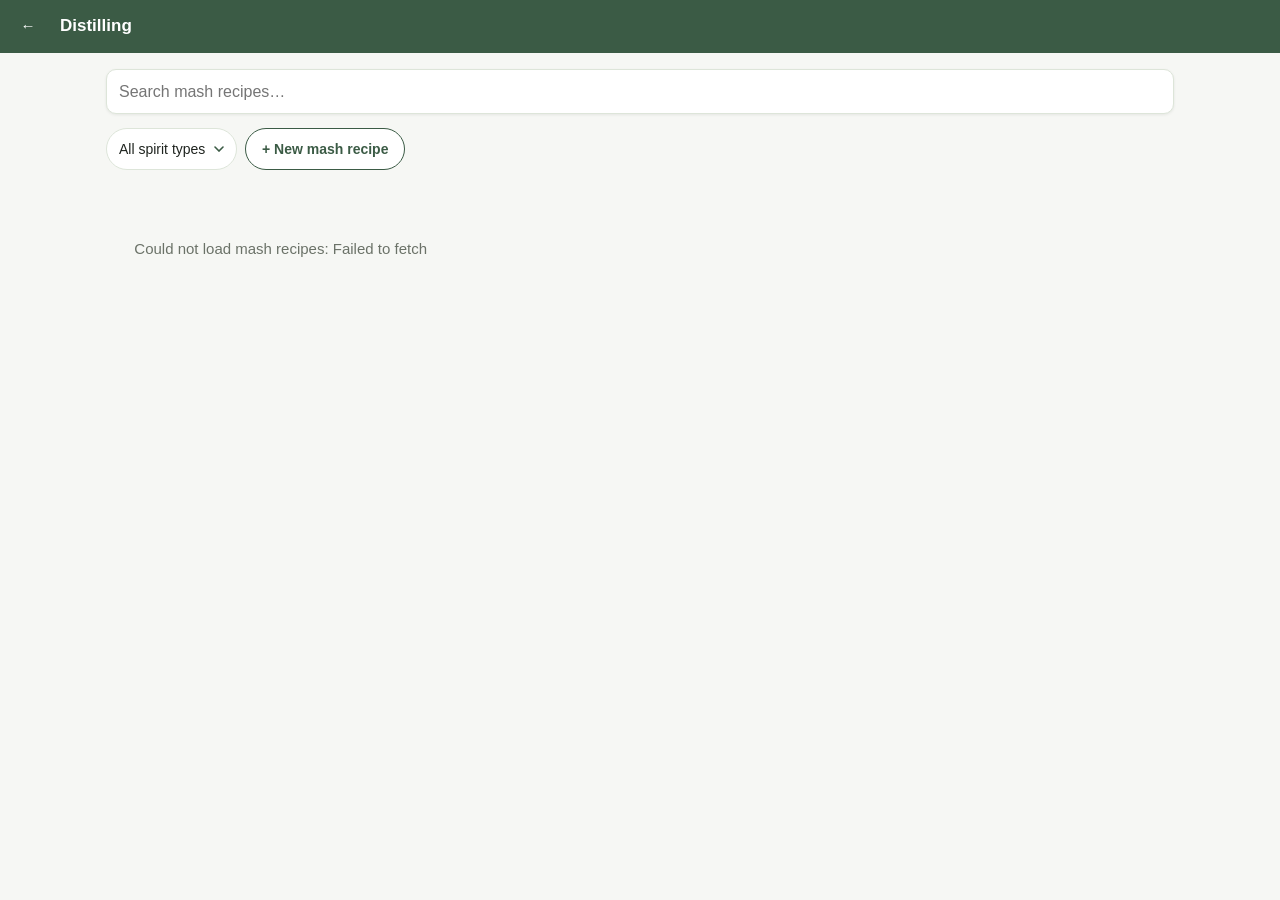
==== distilling.html @ 22fb6957 "Distilling module: mash recipes, run log, gravity log, Tilt import; make mode; rename to Production " ====
<!-- v1.3.0 (2026-07-06): Distilling module — mash/ferment recipe list. Full history: CHANGELOG.md -->
<!DOCTYPE html>
<html lang="en">
<head>
<meta charset="UTF-8">
<title>Distilling — Sturgeon Spirits</title>
<meta name="viewport" content="width=device-width, initial-scale=1, viewport-fit=cover">
<meta name="theme-color" content="#3B5B45">
<link rel="icon" type="image/svg+xml" href="icons/icon.svg">
<link rel="icon" type="image/png" sizes="32x32" href="icons/favicon-32.png">
<link rel="icon" type="image/png" sizes="16x16" href="icons/favicon-16.png">
<link rel="apple-touch-icon" sizes="180x180" href="icons/apple-touch-icon.png">
<link rel="manifest" href="icons/site.webmanifest">
<link rel="stylesheet" href="styles.css">
</head>
<body>
<header class="top">
  <a href="index.html" class="back" aria-label="Back to product recipes">&larr;</a>
  <h1>Distilling</h1>
</header>
<main>
  <div id="demo-banner" class="demo-banner" style="display:none">
    Demo mode — read-only. Add your Apps Script URL to <code>js/config.js</code> to enable editing.
  </div>

  <div class="search-bar">
    <input type="text" id="search" placeholder="Search mash recipes…" autocomplete="off">
  </div>

  <div class="filters">
    <select id="type-filter"><option value="">All spirit types</option></select>
    <button class="secondary" id="new-mash">+ New mash recipe</button>
  </div>

  <div id="result-count" class="result-count"></div>

  <div id="mash-rows" class="recipe-list">
    <div class="empty-state">Loading…</div>
  </div>
</main>
<script src="js/config.js"></script>
<script src="js/api.js"></script>
<script src="js/abv.js"></script>
<script src="js/distill.js"></script>
<script src="js/distilling-app.js"></script>
</body>
</html>
---- styles.css ----
/* Sturgeon Spirits — mobile-first design system */
:root {
  --accent: #3B5B45;
  --accent-dark: #2e4736;
  --accent-light: #e9efe7;
  --accent-lighter: #f3f7f1;
  --border: #dde5d9;
  --text: #1f241f;
  --muted: #6b7268;
  --bg: #f6f7f4;
  --card: #ffffff;
  --danger: #a12222;
  --ok: #1c6b2f;
  --temp: #c9702a;
  --radius: 14px;
  --shadow: 0 1px 3px rgba(31, 36, 31, 0.08);
}
* { box-sizing: border-box; }
html { -webkit-text-size-adjust: 100%; }
body {
  font-family: -apple-system, BlinkMacSystemFont, "Segoe UI", Roboto, Helvetica, Arial, sans-serif;
  color: var(--text);
  background: var(--bg);
  margin: 0;
  line-height: 1.45;
}

/* ---------- Header ---------- */
header.top {
  background: var(--accent);
  color: #fff;
  padding: 14px 16px;
  padding-top: max(14px, env(safe-area-inset-top));
  display: flex;
  align-items: center;
  gap: 12px;
  position: sticky;
  top: 0;
  z-index: 50;
}
header.top h1 {
  font-size: 17px;
  margin: 0;
  font-weight: 650;
  overflow: hidden;
  text-overflow: ellipsis;
  white-space: nowrap;
  flex: 1;
}
header.top a.back {
  color: #fff;
  text-decoration: none;
  font-size: 15px;
  display: flex;
  align-items: center;
  justify-content: center;
  min-width: 40px;
  min-height: 40px;
  margin: -8px 0 -8px -8px;
  border-radius: 10px;
}
header.top a.back:active { background: rgba(255,255,255,0.15); }

main {
  max-width: 1100px;
  margin: 0 auto;
  padding: 16px;
  padding-bottom: 40px;
}

.demo-banner {
  background: #fff7dd;
  border: 1px solid #f0dfa0;
  color: #6b5200;
  padding: 10px 14px;
  border-radius: 10px;
  margin-bottom: 14px;
  font-size: 13px;
}

/* ---------- Inputs & buttons ---------- */
input[type=text], input[type=number], select, textarea {
  font: inherit;
  font-size: 16px; /* prevents iOS zoom-on-focus */
  padding: 10px 12px;
  border: 1.5px solid var(--border);
  border-radius: 10px;
  background: #fff;
  color: var(--text);
  width: 100%;
  min-height: 44px;
}
input:focus, select:focus, textarea:focus {
  outline: none;
  border-color: var(--accent);
  box-shadow: 0 0 0 3px rgba(59, 91, 69, 0.15);
}
textarea { resize: vertical; }
label {
  font-size: 12px;
  font-weight: 600;
  color: var(--muted);
  display: block;
  margin-bottom: 5px;
  text-transform: uppercase;
  letter-spacing: 0.03em;
}
.field { margin-bottom: 14px; }

button {
  font: inherit;
  font-size: 15px;
  font-weight: 600;
  background: var(--accent);
  color: #fff;
  border: none;
  padding: 10px 16px;
  min-height: 44px;
  border-radius: 10px;
  cursor: pointer;
  -webkit-tap-highlight-color: transparent;
}
button:active { background: var(--accent-dark); }
button.secondary {
  background: #fff;
  color: var(--accent);
  border: 1.5px solid var(--accent);
}
button.secondary:active { background: var(--accent-light); }
button.ghost {
  background: transparent;
  color: var(--muted);
  border: none;
  min-height: 40px;
}

/* ---------- List page ---------- */
.search-bar {
  position: sticky;
  top: calc(58px + env(safe-area-inset-top));
  z-index: 40;
  background: var(--bg);
  padding: 4px 0 10px;
  margin: -4px 0 4px;
}
.search-bar input { box-shadow: var(--shadow); }
.filters {
  display: flex;
  gap: 8px;
  overflow-x: auto;
  -webkit-overflow-scrolling: touch;
  padding-bottom: 10px;
  margin-bottom: 6px;
  scrollbar-width: none;
}
.filters::-webkit-scrollbar { display: none; }
.filters select {
  width: auto;
  flex-shrink: 0;
  min-height: 40px;
  padding: 8px 30px 8px 12px;
  font-size: 14px;
  border-radius: 999px;
  appearance: none;
  -webkit-appearance: none;
  background: #fff url("data:image/svg+xml,%3Csvg xmlns='http://www.w3.org/2000/svg' width='10' height='6' viewBox='0 0 10 6'%3E%3Cpath d='M1 1l4 4 4-4' stroke='%233B5B45' stroke-width='1.6' fill='none' stroke-linecap='round'/%3E%3C/svg%3E") no-repeat right 12px center;
}
.filters button { flex-shrink: 0; min-height: 40px; font-size: 14px; border-radius: 999px; }
.result-count { color: var(--muted); font-size: 13px; margin: 2px 2px 10px; }

.recipe-list {
  display: grid;
  gap: 10px;
  grid-template-columns: 1fr;
}
@media (min-width: 700px)  { .recipe-list { grid-template-columns: 1fr 1fr; } }
@media (min-width: 1000px) { .recipe-list { grid-template-columns: 1fr 1fr 1fr; } }

a.recipe-card {
  display: block;
  background: var(--card);
  border: 1px solid var(--border);
  border-radius: var(--radius);
  padding: 14px 16px;
  text-decoration: none;
  color: var(--text);
  box-shadow: var(--shadow);
}
a.recipe-card:active { background: var(--accent-lighter); }
@media (hover: hover) {
  a.recipe-card:hover { border-color: var(--accent); }
}
.recipe-card .name {
  font-weight: 650;
  font-size: 16px;
  margin-bottom: 6px;
  display: flex;
  align-items: baseline;
  justify-content: space-between;
  gap: 8px;
}
.recipe-card .meta-row {
  display: flex;
  flex-wrap: wrap;
  gap: 6px;
  align-items: center;
}
.recipe-card .ttb-row {
  margin-top: 8px;
  font-size: 12.5px;
  color: var(--muted);
  display: flex;
  flex-wrap: wrap;
  gap: 4px 14px;
}

.category-pill {
  display: inline-block;
  background: var(--accent-light);
  color: var(--accent);
  border-radius: 999px;
  padding: 3px 10px;
  font-size: 12px;
  font-weight: 600;
  white-space: nowrap;
}
.abv-badge {
  display: inline-block;
  background: var(--accent);
  color: #fff;
  border-radius: 8px;
  padding: 2px 8px;
  font-size: 12.5px;
  font-weight: 700;
  white-space: nowrap;
}
.tag-empty {
  font-size: 12px;
  color: var(--muted);
  font-style: italic;
}
.ttb-status.approved { color: var(--ok); font-weight: 600; }
.ttb-status.rejected, .ttb-status.needs-correction { color: var(--danger); font-weight: 600; }

.empty-state {
  text-align: center;
  color: var(--muted);
  padding: 48px 16px;
  font-size: 15px;
}

/* ---------- Cards / sections ---------- */
.card {
  background: var(--card);
  border: 1px solid var(--border);
  border-radius: var(--radius);
  padding: 16px;
  margin-bottom: 14px;
  box-shadow: var(--shadow);
}
.card h2 { margin: 0 0 12px; font-size: 17px; }
.grid-2 { display: grid; grid-template-columns: 1fr; gap: 0 20px; }
@media (min-width: 720px) { .grid-2 { grid-template-columns: 1fr 1fr; } }

/* Collapsible sections */
details.section {
  background: var(--card);
  border: 1px solid var(--border);
  border-radius: var(--radius);
  margin-bottom: 14px;
  box-shadow: var(--shadow);
}
details.section > summary {
  list-style: none;
  cursor: pointer;
  padding: 15px 16px;
  font-weight: 650;
  font-size: 16px;
  display: flex;
  align-items: center;
  justify-content: space-between;
  -webkit-tap-highlight-color: transparent;
}
details.section > summary::-webkit-details-marker { display: none; }
details.section > summary::after {
  content: "";
  width: 9px; height: 9px;
  border-right: 2px solid var(--muted);
  border-bottom: 2px solid var(--muted);
  transform: rotate(45deg);
  transition: transform 0.15s;
  flex-shrink: 0;
  margin-left: 10px;
}
details.section[open] > summary::after { transform: rotate(-135deg); margin-top: 6px; }
details.section > .section-body { padding: 0 16px 16px; }

/* ---------- ABV hero ---------- */
.abv-hero {
  display: flex;
  align-items: center;
  justify-content: space-between;
  gap: 16px;
  background: var(--accent);
  color: #fff;
  border-radius: var(--radius);
  padding: 16px;
  margin-bottom: 14px;
}
.abv-hero .label { font-size: 12px; font-weight: 600; text-transform: uppercase; letter-spacing: 0.05em; opacity: 0.85; }
.abv-hero .value { font-size: 38px; font-weight: 750; line-height: 1.1; font-variant-numeric: tabular-nums; }
.abv-hero .batch {
  display: flex;
  gap: 8px;
  align-items: center;
  flex: 1;
  max-width: 260px;
}
.abv-hero .batch input {
  border: none;
  min-height: 44px;
  text-align: center;
  font-weight: 600;
}
.abv-warning { color: #6b5200; font-size: 13px; margin: -6px 0 12px; }

/* ---------- Ingredient cards ---------- */
.ing-list { display: grid; gap: 10px; }
.ing-card {
  border: 1.5px solid var(--border);
  border-radius: 12px;
  padding: 12px;
  display: grid;
  grid-template-columns: 1fr 1fr 1fr auto;
  gap: 10px;
  align-items: end;
  background: var(--accent-lighter);
}
.ing-card .ing-name { grid-column: 1 / -1; display: flex; gap: 8px; align-items: center; }
.ing-card .ing-name input { font-weight: 600; }
.ing-card .mini label { margin-bottom: 3px; font-size: 11px; }
.ing-card input { background: #fff; }
.btn-remove {
  background: transparent;
  border: none;
  color: var(--muted);
  font-size: 20px;
  min-width: 44px;
  min-height: 44px;
  padding: 0;
  border-radius: 10px;
  flex-shrink: 0;
}
.btn-remove:active { background: #f3d9d9; color: var(--danger); }

/* Alcohol toggle chip */
.alc-toggle {
  display: inline-flex;
  align-items: center;
  gap: 8px;
  min-height: 44px;
  padding: 0 14px;
  border-radius: 10px;
  border: 1.5px solid var(--border);
  background: #fff;
  font-size: 14px;
  font-weight: 600;
  color: var(--muted);
  cursor: pointer;
  user-select: none;
  -webkit-tap-highlight-color: transparent;
  text-transform: none;
  letter-spacing: 0;
  margin: 0;
}
.alc-toggle input { display: none; }
.alc-toggle .dot {
  width: 18px; height: 18px;
  border-radius: 50%;
  border: 2px solid var(--border);
  flex-shrink: 0;
}
.alc-toggle:has(input:checked) {
  border-color: var(--accent);
  color: var(--accent);
  background: var(--accent-light);
}
.alc-toggle:has(input:checked) .dot {
  border-color: var(--accent);
  background: var(--accent);
  box-shadow: inset 0 0 0 3px var(--accent-light);
}
.ing-abv-field.disabled { opacity: 0.35; pointer-events: none; }

.btn-add {
  width: 100%;
  background: #fff;
  color: var(--accent);
  border: 1.5px dashed var(--accent);
  margin-top: 12px;
}
.btn-add:active { background: var(--accent-light); }

/* ---------- Delete recipe ---------- */
.btn-danger {
  background: #fff;
  color: var(--danger);
  border: 1.5px solid var(--danger);
}
.btn-danger:active { background: #a12222; color: #fff; }
.danger-section > summary { color: var(--danger); }
.delete-confirm {
  margin-top: 12px;
  padding: 12px;
  border: 1.5px solid var(--danger);
  border-radius: 10px;
  background: #fdf4f4;
}
.delete-confirm-text { margin: 0 0 12px; font-size: 14px; }
.delete-confirm-actions { display: flex; gap: 8px; flex-wrap: wrap; }
.delete-confirm-actions button { flex: 1 1 auto; }

/* ---------- Scale tools ---------- */
.tool-row { display: flex; gap: 8px; align-items: flex-end; flex-wrap: wrap; }
.tool-row .grow { flex: 1 1 90px; }
.tool-row button { flex-shrink: 0; }
.hint { color: var(--muted); font-size: 13px; margin: 10px 0 0; }
.tool-divider {
  display: flex; align-items: center; gap: 10px;
  color: var(--muted); font-size: 12px; font-weight: 600;
  margin: 16px 0;
  text-transform: uppercase; letter-spacing: 0.05em;
}
.tool-divider::before, .tool-divider::after { content: ""; flex: 1; height: 1px; background: var(--border); }

/* ---------- Sticky action bar (detail page) ---------- */
.action-bar {
  position: fixed;
  left: 0; right: 0; bottom: 0;
  background: rgba(255,255,255,0.96);
  backdrop-filter: blur(8px);
  border-top: 1px solid var(--border);
  padding: 10px 16px;
  padding-bottom: max(10px, env(safe-area-inset-bottom));
  display: flex;
  gap: 10px;
  z-index: 60;
}
.action-bar .bar-inner {
  display: flex; gap: 10px; width: 100%;
  max-width: 1100px; margin: 0 auto;
}
.action-bar #save-btn { flex: 1; font-size: 16px; min-height: 48px; }
.export-menu { position: relative; }
.export-menu > summary {
  list-style: none;
  cursor: pointer;
  display: flex; align-items: center; justify-content: center;
  min-height: 48px; padding: 0 18px;
  border-radius: 10px;
  border: 1.5px solid var(--accent);
  color: var(--accent);
  font-weight: 600; font-size: 15px;
  background: #fff;
  -webkit-tap-highlight-color: transparent;
}
.export-menu > summary::-webkit-details-marker { display: none; }
.export-menu[open] > summary { background: var(--accent-light); }
.export-menu .menu {
  position: absolute;
  bottom: calc(100% + 8px);
  right: 0;
  background: #fff;
  border: 1px solid var(--border);
  border-radius: 12px;
  box-shadow: 0 6px 24px rgba(0,0,0,0.14);
  min-width: 170px;
  overflow: hidden;
}
.export-menu .menu button {
  display: block; width: 100%;
  background: none; color: var(--text);
  border: none; border-radius: 0;
  text-align: left; padding: 13px 16px;
  font-weight: 500;
}
.export-menu .menu button:active { background: var(--accent-light); }
.export-menu .menu button + button { border-top: 1px solid var(--border); }

body.has-action-bar main { padding-bottom: 96px; }

/* ---------- Misc ---------- */
.muted { color: var(--muted); font-size: 13px; }
.toast {
  position: fixed;
  bottom: calc(84px + env(safe-area-inset-bottom));
  left: 50%;
  transform: translateX(-50%);
  background: var(--accent-dark);
  color: #fff;
  padding: 12px 20px;
  border-radius: 999px;
  box-shadow: 0 4px 16px rgba(0,0,0,0.25);
  font-size: 14px;
  font-weight: 600;
  z-index: 999;
  max-width: calc(100vw - 32px);
}

/* ---------- Header "Make" action button ---------- */
.header-action {
  background: rgba(255,255,255,0.16);
  color: #fff;
  border: none;
  font-size: 14px;
  font-weight: 650;
  min-height: 40px;
  padding: 0 16px;
  border-radius: 999px;
  flex-shrink: 0;
  white-space: nowrap;
}
.header-action:active { background: rgba(255,255,255,0.28); }

/* ================= Make mode (production view) ================= */
.make-mode {
  position: fixed;
  inset: 0;
  z-index: 100;
  background: var(--bg);
  display: flex;
  flex-direction: column;
}
.make-mode[hidden] { display: none; }

.make-top {
  background: var(--accent);
  color: #fff;
  display: flex;
  align-items: center;
  gap: 12px;
  padding: 16px 18px;
  padding-top: max(16px, env(safe-area-inset-top));
  flex-shrink: 0;
}
.make-top h1 {
  margin: 0;
  flex: 1;
  font-size: 22px;
  font-weight: 750;
  overflow: hidden;
  text-overflow: ellipsis;
  white-space: nowrap;
}
.make-done {
  background: #fff;
  color: var(--accent);
  font-weight: 700;
  font-size: 16px;
  min-height: 46px;
  padding: 0 22px;
  border-radius: 999px;
  flex-shrink: 0;
}
.make-done:active { background: var(--accent-light); }

.make-scroll {
  flex: 1;
  overflow-y: auto;
  -webkit-overflow-scrolling: touch;
  padding: 16px;
  padding-bottom: max(28px, env(safe-area-inset-bottom));
  max-width: 900px;
  width: 100%;
  margin: 0 auto;
}

/* Hero: ABV + batch */
.make-hero {
  display: flex;
  gap: 12px;
  margin-bottom: 14px;
}
.make-hero > div {
  flex: 1;
  background: var(--card);
  border: 1px solid var(--border);
  border-radius: var(--radius);
  padding: 14px 16px;
  box-shadow: var(--shadow);
}
.make-abv { background: var(--accent) !important; border-color: var(--accent) !important; color: #fff; }
.make-hero-label {
  display: block;
  font-size: 13px;
  font-weight: 700;
  text-transform: uppercase;
  letter-spacing: 0.05em;
  opacity: 0.8;
  margin-bottom: 4px;
}
.make-hero-value {
  display: block;
  font-size: 34px;
  font-weight: 800;
  line-height: 1.05;
  font-variant-numeric: tabular-nums;
}

/* Scaler */
.make-scaler {
  display: flex;
  align-items: center;
  flex-wrap: wrap;
  gap: 10px;
  margin-bottom: 16px;
}
.make-scaler-label {
  font-size: 15px;
  font-weight: 700;
  color: var(--muted);
  text-transform: uppercase;
  letter-spacing: 0.04em;
}
.make-scaler-btns { display: flex; gap: 8px; }
.make-scaler-btns button {
  background: #fff;
  color: var(--accent);
  border: 1.5px solid var(--border);
  font-size: 17px;
  font-weight: 700;
  min-width: 58px;
  min-height: 50px;
  padding: 0 10px;
}
.make-scaler-btns button.active {
  background: var(--accent);
  color: #fff;
  border-color: var(--accent);
}
.make-scaler #make-mult-input {
  max-width: 120px;
  min-height: 50px;
  font-size: 17px;
  font-weight: 700;
  text-align: center;
}

/* Progress row */
.make-progress {
  display: flex;
  align-items: center;
  justify-content: space-between;
  gap: 12px;
  margin-bottom: 12px;
  font-size: 18px;
  font-weight: 700;
  color: var(--text);
}
.make-reset {
  background: #fff;
  color: var(--muted);
  border: 1.5px solid var(--border);
  font-size: 15px;
  min-height: 44px;
  padding: 0 18px;
}
.make-reset:active { background: var(--accent-light); }

/* Ingredient check-off list */
.make-ings {
  list-style: none;
  margin: 0 0 18px;
  padding: 0;
  display: grid;
  gap: 10px;
  counter-reset: makestep;
}
.make-ings li {
  display: flex;
  align-items: center;
  gap: 16px;
  background: var(--card);
  border: 2px solid var(--border);
  border-radius: 14px;
  padding: 16px 18px;
  cursor: pointer;
  -webkit-tap-highlight-color: transparent;
  transition: background 0.12s, border-color 0.12s, opacity 0.12s;
}
.make-ings li:active { background: var(--accent-lighter); }
.make-check {
  width: 32px;
  height: 32px;
  border-radius: 50%;
  border: 2.5px solid var(--border);
  flex-shrink: 0;
  display: flex;
  align-items: center;
  justify-content: center;
  color: #fff;
  font-size: 20px;
  font-weight: 800;
}
.make-amount {
  flex-shrink: 0;
  min-width: 96px;
  font-size: 26px;
  font-weight: 800;
  color: var(--accent);
  font-variant-numeric: tabular-nums;
  line-height: 1.1;
}
.make-amount .make-unit {
  font-size: 15px;
  font-weight: 700;
  color: var(--muted);
  margin-left: 3px;
}
.make-ing-name {
  flex: 1;
  font-size: 21px;
  font-weight: 650;
  line-height: 1.2;
}
.make-alc-tag {
  display: inline-block;
  margin-left: 8px;
  background: var(--accent-light);
  color: var(--accent);
  font-size: 12px;
  font-weight: 700;
  padding: 2px 8px;
  border-radius: 999px;
  vertical-align: middle;
}
/* Checked state */
.make-ings li.done {
  border-color: var(--accent);
  background: var(--accent-lighter);
  opacity: 0.62;
}
.make-ings li.done .make-check {
  background: var(--accent);
  border-color: var(--accent);
}
.make-ings li.done .make-ing-name {
  text-decoration: line-through;
  text-decoration-thickness: 2px;
  color: var(--muted);
}
.make-ings li.done .make-amount { color: var(--muted); }

/* Notes */
.make-notes {
  background: #fffdf3;
  border: 1px solid #ece3c2;
  border-radius: var(--radius);
  padding: 16px 18px;
}
.make-notes-label {
  font-size: 13px;
  font-weight: 700;
  text-transform: uppercase;
  letter-spacing: 0.05em;
  color: #8a7300;
  margin-bottom: 6px;
}
#make-notes-text {
  font-size: 18px;
  line-height: 1.5;
  white-space: pre-wrap;
}

/* ================= Distilling module ================= */
/* Stat hero (calculated summary) */
.stat-hero {
  display: grid;
  grid-template-columns: repeat(3, 1fr);
  gap: 10px;
  margin-bottom: 14px;
}
.stat-hero .stat {
  background: var(--accent);
  color: #fff;
  border-radius: var(--radius);
  padding: 14px 12px;
  text-align: center;
  box-shadow: var(--shadow);
}
.stat-hero .stat-label {
  font-size: 11px;
  font-weight: 700;
  text-transform: uppercase;
  letter-spacing: 0.05em;
  opacity: 0.85;
}
.stat-hero .stat-value {
  font-size: 26px;
  font-weight: 800;
  line-height: 1.15;
  font-variant-numeric: tabular-nums;
  margin: 2px 0;
}
.stat-hero .stat-sub { font-size: 11px; opacity: 0.7; }

/* Component card: give it a wider grid than plain ingredients */
.comp-card {
  grid-template-columns: 1fr 1fr 1fr;
}
.comp-card .comp-notes { grid-column: 1 / -1; }
.comp-card select {
  background: #fff;
  min-height: 44px;
}
@media (max-width: 520px) {
  .comp-card { grid-template-columns: 1fr 1fr; }
}

/* Runs card */
.runs-card .runs-head {
  display: flex;
  align-items: center;
  justify-content: space-between;
  gap: 10px;
  margin-bottom: 10px;
}
.runs-card .runs-head h2 { margin: 0; font-size: 17px; }
.runs-card .runs-head button { min-height: 40px; }

.run-item {
  border: 1.5px solid var(--border);
  border-radius: 12px;
  padding: 12px 14px;
  margin-bottom: 10px;
  background: var(--accent-lighter);
}
.run-item-head {
  display: flex;
  align-items: center;
  justify-content: space-between;
  gap: 8px;
  margin-bottom: 8px;
}
.run-date { font-weight: 700; font-size: 15px; }
.run-actions { display: flex; gap: 2px; flex-shrink: 0; }
.run-actions .ghost { min-height: 36px; padding: 0 10px; font-size: 13px; }
.run-del { color: var(--danger) !important; }

.run-stats {
  display: flex;
  flex-wrap: wrap;
  gap: 8px 18px;
}
.run-stat { display: flex; flex-direction: column; }
.run-stat-label {
  font-size: 10.5px;
  font-weight: 700;
  text-transform: uppercase;
  letter-spacing: 0.04em;
  color: var(--muted);
}
.run-stat-val { font-size: 15px; font-weight: 700; font-variant-numeric: tabular-nums; }
.run-barrel { display: block; margin-top: 8px; font-size: 13px; font-weight: 600; color: var(--accent); }
.run-note {
  margin-top: 8px;
  font-size: 13.5px;
  color: var(--text);
  white-space: pre-wrap;
  border-top: 1px solid var(--border);
  padding-top: 8px;
}

/* Run editor modal */
.run-modal {
  position: fixed;
  inset: 0;
  z-index: 120;
  background: rgba(31, 36, 31, 0.5);
  display: flex;
  align-items: flex-end;
  justify-content: center;
}
.run-modal[hidden] { display: none; }
.run-modal-card {
  background: var(--bg);
  width: 100%;
  max-width: 720px;
  max-height: 92vh;
  border-radius: 18px 18px 0 0;
  display: flex;
  flex-direction: column;
  overflow: hidden;
}
@media (min-width: 720px) {
  .run-modal { align-items: center; }
  .run-modal-card { border-radius: 18px; max-height: 88vh; }
}
.run-modal-head, .run-modal-foot {
  display: flex;
  align-items: center;
  gap: 10px;
  padding: 14px 16px;
  padding-top: max(14px, env(safe-area-inset-top));
  background: var(--accent);
  color: #fff;
  flex-shrink: 0;
}
.run-modal-head h2 { margin: 0; flex: 1; font-size: 18px; }
.run-modal-head .ghost { color: #fff; font-size: 20px; min-width: 40px; }
.run-modal-foot {
  background: rgba(255,255,255,0.96);
  border-top: 1px solid var(--border);
  padding-bottom: max(14px, env(safe-area-inset-bottom));
}
.run-modal-foot button { flex: 1; min-height: 48px; font-size: 16px; }
.run-modal-body {
  overflow-y: auto;
  -webkit-overflow-scrolling: touch;
  padding: 16px;
}
.run-subhead {
  font-size: 13px;
  font-weight: 700;
  text-transform: uppercase;
  letter-spacing: 0.05em;
  color: var(--accent);
  margin: 6px 0 10px;
  padding-top: 8px;
  border-top: 1px solid var(--border);
}
.run-modal-body .run-subhead:first-child { border-top: none; padding-top: 0; }
.run-calc {
  display: flex;
  flex-wrap: wrap;
  gap: 10px 18px;
  background: var(--accent-light);
  border-radius: 12px;
  padding: 12px 14px;
  margin: 4px 0 8px;
}

/* Fermentation gravity log (run modal) */
.readings-list { display: grid; gap: 8px; margin-bottom: 10px; }
.reading-row {
  display: grid;
  grid-template-columns: 1.3fr 0.9fr 0.9fr 0.7fr 1.6fr auto;
  gap: 6px;
  align-items: center;
}
.reading-row input { min-height: 40px; padding: 8px 10px; }
.reading-row .btn-remove { min-width: 40px; min-height: 40px; }
@media (max-width: 560px) {
  .reading-row { grid-template-columns: 1fr 1fr auto; }
  .reading-row .rd-notes { grid-column: 1 / -1; }
}

.reading-btns { display: flex; gap: 8px; flex-wrap: wrap; }
.reading-btns .btn-add { width: auto; flex: 1 1 auto; margin-top: 0; }
.reading-btns #import-tilt { flex-shrink: 0; min-height: 44px; }
.tilt-gsheet { display: flex; gap: 8px; margin-top: 8px; flex-wrap: wrap; }
.tilt-gsheet input { flex: 1 1 180px; min-height: 44px; }
.tilt-gsheet #import-gsheet { flex-shrink: 0; min-height: 44px; }
.tilt-status {
  font-size: 13px;
  font-weight: 600;
  margin: 8px 0 0;
  padding: 8px 12px;
  border-radius: 10px;
}
.tilt-status.ok { background: #e7f3e9; color: var(--ok); }
.tilt-status.err { background: #fdf4f4; color: var(--danger); }

.gravity-chart {
  background: var(--accent-light);
  border-radius: 12px;
  padding: 10px 12px;
  margin: 4px 0 8px;
  color: var(--accent);
}
.gravity-chart .spark { display: block; width: 100%; height: auto; }
.chart-caption {
  font-size: 12.5px;
  font-weight: 600;
  color: var(--accent);
  margin-top: 4px;
  text-align: center;
}
.chart-legend {
  display: flex;
  justify-content: center;
  gap: 16px;
  margin-bottom: 2px;
}
.chart-legend .lg {
  font-size: 11.5px;
  font-weight: 700;
  display: inline-flex;
  align-items: center;
  gap: 5px;
}
.chart-legend .lg::before {
  content: "";
  width: 14px;
  height: 3px;
  border-radius: 2px;
  display: inline-block;
}
.chart-legend .lg-sg { color: var(--accent); }
.chart-legend .lg-sg::before { background: var(--accent); }
.chart-legend .lg-temp { color: var(--temp); }
.chart-legend .lg-temp::before { background: var(--temp); }

/* Fermentation summary on run cards */
.run-ferment {
  display: flex;
  align-items: center;
  gap: 10px;
  margin-top: 8px;
  color: var(--accent);
}
.run-ferment .spark-wrap { flex-shrink: 0; line-height: 0; }
.run-ferment .spark { display: block; }
.run-ferment-txt { font-size: 12.5px; font-weight: 600; }

@media print {
  header.top, .search-bar, .filters, .action-bar, .no-print, button, details.section { display: none !important; }
  body { background: #fff; }
  .card { box-shadow: none; border: none; padding: 0; }
}
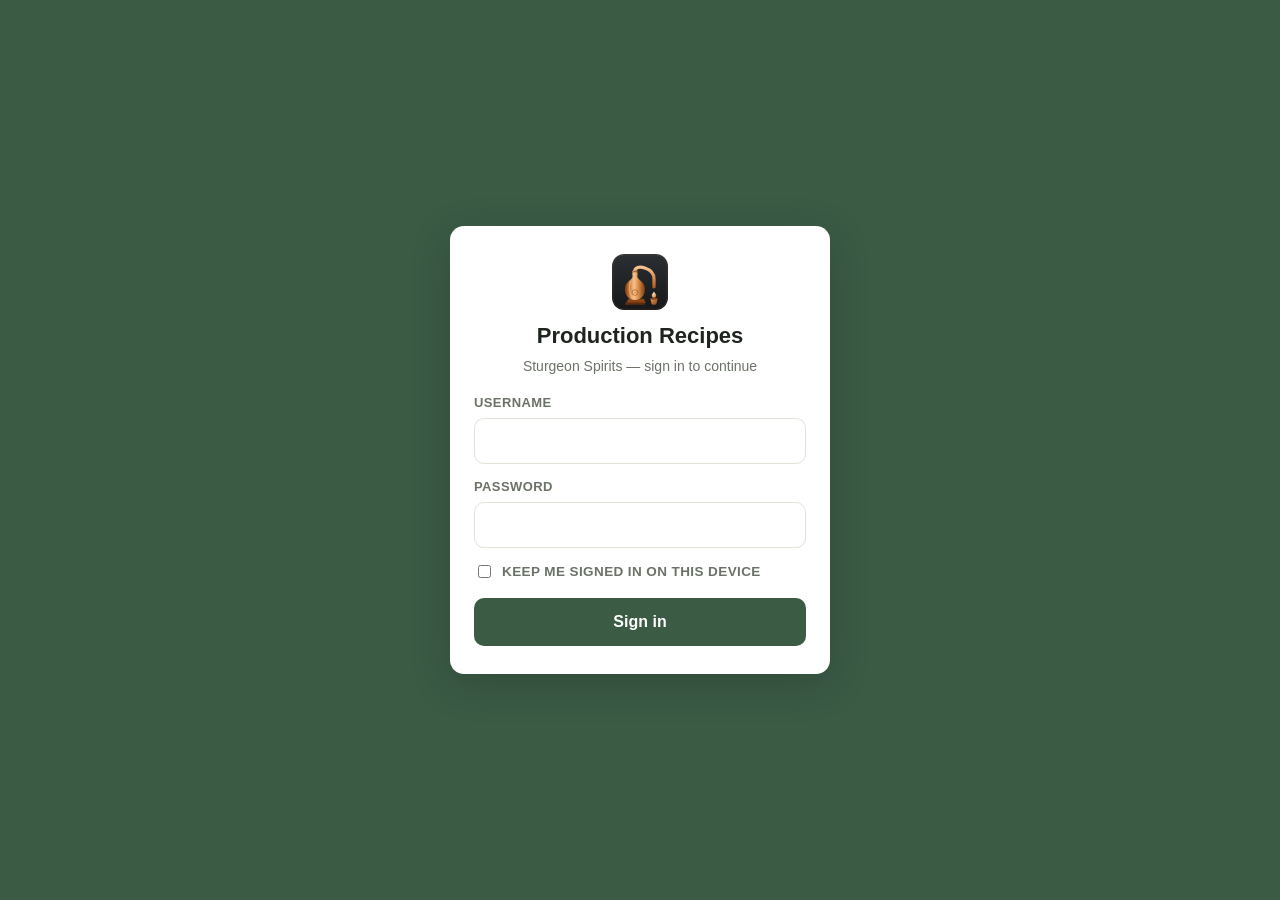
==== commit ad6165f6: "Add login/access control (v1.9.0), suggested cuts (v1.8.0), predicted ABV + compare runs (v1.7.0), a" ====
--- a/distilling.html
+++ b/distilling.html
@@ -39,6 +39,7 @@
   </div>
 </main>
 <script src="js/config.js"></script>
+<script src="js/auth.js"></script>
 <script src="js/api.js"></script>
 <script src="js/abv.js"></script>
 <script src="js/distill.js"></script>
--- a/styles.css
+++ b/styles.css
@@ -940,11 +940,40 @@
   margin: 4px 0 8px;
 }
 
+.run-predicted {
+  background: var(--accent-light);
+  border-radius: 10px;
+  padding: 9px 12px;
+  margin: 2px 0 10px;
+  font-size: 0.85rem;
+  color: var(--text);
+}
+.run-predicted strong { color: var(--accent); }
+
+/* Suggested cuts panel (run modal) */
+.cut-suggest {
+  background: var(--accent-light);
+  border-left: 3px solid var(--accent);
+  border-radius: 8px;
+  padding: 10px 14px;
+  margin: 2px 0 12px;
+  font-size: 0.85rem;
+}
+.cut-suggest-head {
+  font-size: 0.72rem; text-transform: uppercase; letter-spacing: 0.04em;
+  color: var(--accent); font-weight: 700; margin-bottom: 6px;
+}
+.cut-suggest-list { margin: 0; padding-left: 18px; }
+.cut-suggest-list li { margin: 3px 0; line-height: 1.4; }
+.cut-suggest-list strong { color: var(--text); }
+.cut-suggest-laa { margin-top: 6px; font-weight: 600; color: var(--accent-dark); }
+.cut-suggest-note { margin-top: 6px; font-size: 0.78rem; color: var(--muted); font-style: italic; }
+
 /* Fermentation gravity log (run modal) */
 .readings-list { display: grid; gap: 8px; margin-bottom: 10px; }
 .reading-row {
   display: grid;
-  grid-template-columns: 1.3fr 0.9fr 0.9fr 0.7fr 1.6fr auto;
+  grid-template-columns: 1.3fr 0.9fr 0.9fr 0.7fr 0.7fr 1.6fr auto;
   gap: 6px;
   align-items: center;
 }
@@ -954,6 +983,58 @@
   .reading-row { grid-template-columns: 1fr 1fr auto; }
   .reading-row .rd-notes { grid-column: 1 / -1; }
 }
+
+/* Run additions / tweaks (run modal) */
+.additions-list { display: grid; gap: 8px; margin-bottom: 10px; }
+.addition-row {
+  display: grid;
+  grid-template-columns: 1.4fr 1fr 0.7fr 0.7fr 0.9fr 1.6fr auto;
+  gap: 6px;
+  align-items: center;
+}
+.addition-row input, .addition-row select { min-height: 40px; padding: 8px 10px; }
+.addition-row .btn-remove { min-width: 40px; min-height: 40px; }
+@media (max-width: 560px) {
+  .addition-row { grid-template-columns: 1fr 1fr auto; }
+  .addition-row .ad-notes { grid-column: 1 / -1; }
+}
+
+/* Additions summary chips on run cards */
+.run-additions {
+  display: flex; flex-wrap: wrap; align-items: center; gap: 6px;
+  margin-top: 8px;
+}
+.run-additions-label {
+  font-size: 0.72rem; text-transform: uppercase; letter-spacing: 0.04em;
+  color: var(--muted); margin-right: 2px;
+}
+.add-chip {
+  display: inline-block; padding: 2px 8px; border-radius: 999px;
+  background: var(--chip-bg, rgba(59, 91, 69, 0.1));
+  color: var(--accent); font-size: 0.8rem; white-space: nowrap;
+}
+
+/* Compare runs table */
+.compare-controls {
+  display: flex; align-items: center; gap: 8px; margin-bottom: 10px; flex-wrap: wrap;
+}
+.compare-controls label { font-size: 0.85rem; color: var(--muted); }
+.compare-controls select { min-height: 40px; padding: 6px 10px; }
+.compare-scroll { overflow-x: auto; -webkit-overflow-scrolling: touch; }
+.compare-table { width: 100%; border-collapse: collapse; font-size: 0.85rem; }
+.compare-table th, .compare-table td {
+  padding: 8px 10px; text-align: left; white-space: nowrap;
+  border-bottom: 1px solid var(--border, #e2e5df); vertical-align: top;
+}
+.compare-table th {
+  font-size: 0.72rem; text-transform: uppercase; letter-spacing: 0.04em;
+  color: var(--muted); font-weight: 600;
+}
+.compare-table td.c-date { font-weight: 600; }
+.compare-table td.c-tweaks { white-space: normal; min-width: 180px; }
+.compare-table td.c-tweaks .add-chip { margin: 0 4px 4px 0; }
+.compare-table tbody tr.row-match td { background: var(--chip-bg, rgba(59, 91, 69, 0.1)); }
+.compare-table tbody tr.row-dim { opacity: 0.4; }
 
 .reading-btns { display: flex; gap: 8px; flex-wrap: wrap; }
 .reading-btns .btn-add { width: auto; flex: 1 1 auto; margin-top: 0; }
@@ -1028,3 +1109,71 @@
   body { background: #fff; }
   .card { box-shadow: none; border: none; padding: 0; }
 }
+
+/* ---------- Auth: sign-out control in header ---------- */
+.auth-control {
+  margin-left: auto;
+  display: flex;
+  align-items: center;
+  gap: 8px;
+  flex-shrink: 0;
+}
+.auth-user { font-size: 13px; opacity: 0.9; max-width: 120px; overflow: hidden; text-overflow: ellipsis; white-space: nowrap; }
+.auth-signout {
+  background: rgba(255, 255, 255, 0.16);
+  color: #fff;
+  border: 1px solid rgba(255, 255, 255, 0.35);
+  border-radius: 8px;
+  padding: 6px 10px;
+  font-size: 13px;
+  font-weight: 600;
+  min-height: 34px;
+  cursor: pointer;
+}
+.auth-signout:hover { background: rgba(255, 255, 255, 0.26); }
+
+/* ---------- Login page ---------- */
+.login-body { background: var(--accent); min-height: 100vh; margin: 0; }
+.login-wrap {
+  min-height: 100vh;
+  display: flex;
+  align-items: center;
+  justify-content: center;
+  padding: 24px 16px;
+  padding-top: max(24px, env(safe-area-inset-top));
+}
+.login-card {
+  background: var(--card);
+  border-radius: var(--radius);
+  box-shadow: 0 10px 40px rgba(0, 0, 0, 0.18);
+  padding: 28px 24px;
+  width: 100%;
+  max-width: 380px;
+  text-align: center;
+}
+.login-logo { display: block; margin: 0 auto 10px; }
+.login-card h1 { font-size: 22px; margin: 0 0 4px; color: var(--text); }
+.login-sub { color: var(--muted); margin: 0 0 18px; font-size: 14px; }
+.login-card .field { text-align: left; margin-bottom: 14px; }
+.login-card .field label {
+  display: block; font-size: 13px; font-weight: 600; color: var(--muted); margin-bottom: 5px;
+}
+.login-card .field input {
+  width: 100%; min-height: 46px; padding: 10px 12px;
+  border: 1px solid var(--border); border-radius: 10px; font-size: 16px; background: #fff;
+}
+.login-card .field input:focus { outline: 2px solid var(--accent); outline-offset: 0; border-color: var(--accent); }
+.login-remember {
+  display: flex; align-items: center; gap: 8px; justify-content: flex-start;
+  font-size: 13.5px; color: var(--muted); margin-bottom: 16px; cursor: pointer;
+}
+.login-error {
+  background: #fdf4f4; color: var(--danger); border-radius: 10px;
+  padding: 9px 12px; font-size: 13.5px; font-weight: 600; margin-bottom: 14px; text-align: left;
+}
+.login-card button[type="submit"] {
+  width: 100%; min-height: 48px; border: none; border-radius: 10px;
+  background: var(--accent); color: #fff; font-size: 16px; font-weight: 650; cursor: pointer;
+}
+.login-card button[type="submit"]:hover { background: var(--accent-dark); }
+.login-card button[type="submit"]:disabled { opacity: 0.6; cursor: default; }
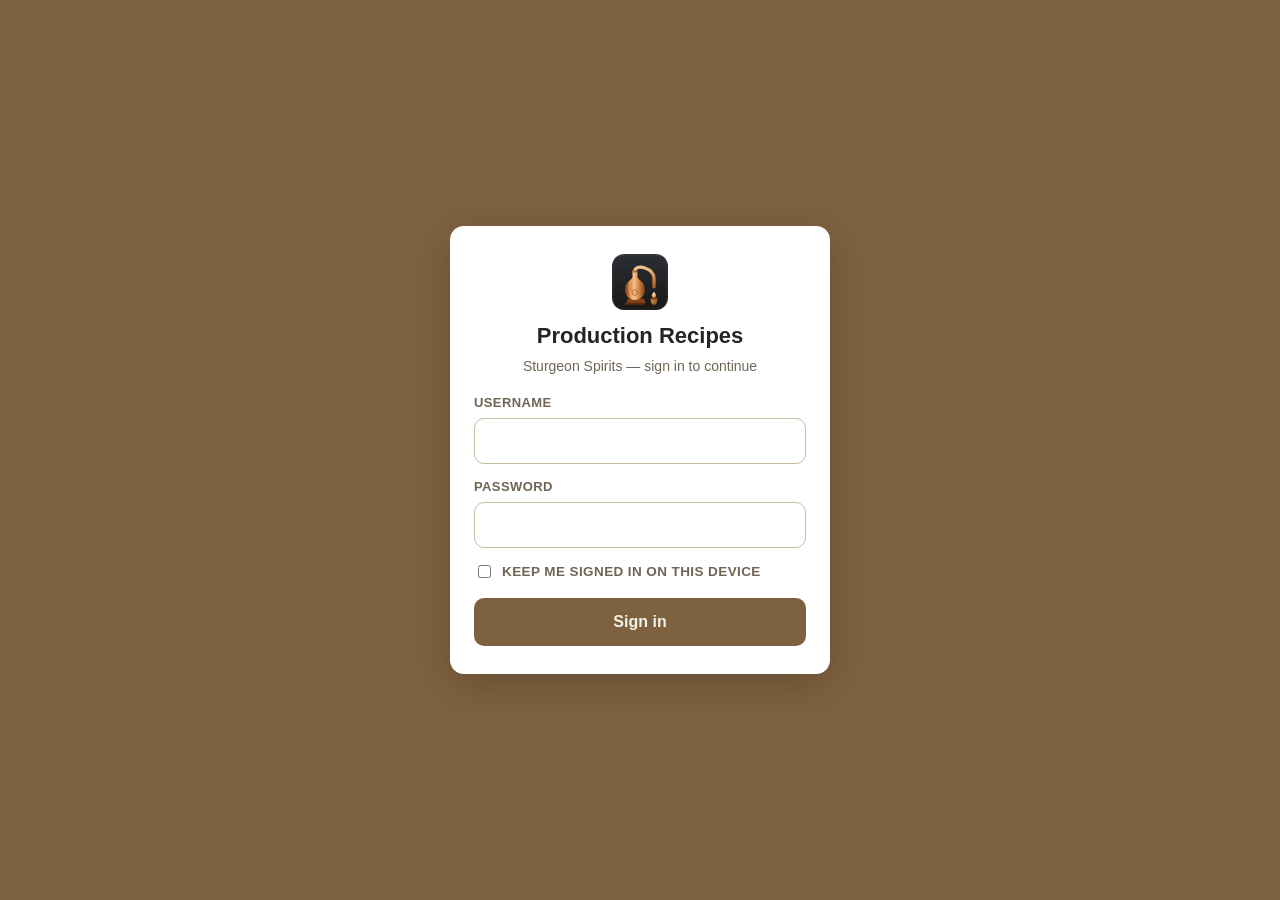
==== commit eda3d224: "Rebuild palette on the brand guide (v1.17.0)" ====
--- a/distilling.html
+++ b/distilling.html
@@ -5,7 +5,7 @@
 <meta charset="UTF-8">
 <title>Distilling — Sturgeon Spirits</title>
 <meta name="viewport" content="width=device-width, initial-scale=1, viewport-fit=cover">
-<meta name="theme-color" content="#3B5B45">
+<meta name="theme-color" content="#7E613F">
 <link rel="icon" type="image/svg+xml" href="icons/icon.svg">
 <link rel="icon" type="image/png" sizes="32x32" href="icons/favicon-32.png">
 <link rel="icon" type="image/png" sizes="16x16" href="icons/favicon-16.png">
--- a/styles.css
+++ b/styles.css
@@ -1,19 +1,47 @@
-/* Sturgeon Spirits — mobile-first design system */
+/* v1.17.0 (2026-08-02): palette rebuilt on the brand guide. Full history: CHANGELOG.md
+ *
+ * Sturgeon Spirits — mobile-first design system
+ *
+ * Palette from SturgeonSpirits_BrandGuide_051122_Final.pdf (Quill Creative
+ * Studio, May 2022), "Colors & Usage":
+ *
+ *   BLACK   #242622  Pantone Black C  — primary text / illustrations on light
+ *   BROWN   #7E613F  Pantone 7505 C   — primary text / illustrations on light
+ *   CREAM   #F1F1E7                   — primary background; text on dark
+ *   TAN     #C8BCA4  Pantone 7535 C   — primary background
+ *   OLIVE   #87A67F  Pantone 7494 C   — background sparingly, or accent
+ *   RUST    #96321F  Pantone 174 C    — accent, sparingly
+ *
+ * The guide names cream and tan as the backgrounds, black and brown as the
+ * text colors, and olive and rust as accents to be used sparingly. That maps
+ * cleanly onto this app: cream page, white cards, black body copy, brown for
+ * chrome and secondary text, and the two accents reserved for status —
+ * olive for pass, rust for fail — so they stay meaningful rather than
+ * decorative.
+ */
 :root {
-  --accent: #3B5B45;
-  --accent-dark: #2e4736;
-  --accent-light: #e9efe7;
-  --accent-lighter: #f3f7f1;
-  --border: #dde5d9;
-  --text: #1f241f;
-  --muted: #6b7268;
-  --bg: #f6f7f4;
+  --brand-black: #242622;
+  --brand-brown: #7E613F;
+  --brand-cream: #F1F1E7;
+  --brand-tan: #C8BCA4;
+  --brand-olive: #87A67F;
+  --brand-rust: #96321F;
+
+  --accent: var(--brand-brown);
+  --accent-dark: #5d4830;         /* brown, darkened for pressed states */
+  --accent-light: #e6ded1;        /* tan tint */
+  --accent-lighter: #f3efe6;      /* cream/tan tint */
+  --border: var(--brand-tan);
+  --text: var(--brand-black);
+  --muted: #6f6555;               /* brown, desaturated — passes AA on cream */
+  --bg: var(--brand-cream);
   --card: #ffffff;
-  --danger: #a12222;
-  --ok: #1c6b2f;
-  --temp: #c9702a;
+  --danger: var(--brand-rust);
+  --ok: #4a6b43;                  /* olive, darkened to stay legible as text */
+  --ok-light: var(--brand-olive);
+  --temp: #8a5a2b;                /* brown-orange, distinct from rust */
   --radius: 14px;
-  --shadow: 0 1px 3px rgba(31, 36, 31, 0.08);
+  --shadow: 0 1px 3px rgba(36, 38, 34, 0.10);
 }
 * { box-sizing: border-box; }
 html { -webkit-text-size-adjust: 100%; }
@@ -28,7 +56,7 @@
 /* ---------- Header ---------- */
 header.top {
   background: var(--accent);
-  color: #fff;
+  color: var(--brand-cream);
   padding: 14px 16px;
   padding-top: max(14px, env(safe-area-inset-top));
   display: flex;
@@ -48,7 +76,7 @@
   flex: 1;
 }
 header.top a.back {
-  color: #fff;
+  color: var(--brand-cream);
   text-decoration: none;
   font-size: 15px;
   display: flex;
@@ -69,9 +97,9 @@
 }
 
 .demo-banner {
-  background: #fff7dd;
-  border: 1px solid #f0dfa0;
-  color: #6b5200;
+  background: var(--accent-lighter);
+  border: 1px solid var(--border);
+  color: var(--temp);
   padding: 10px 14px;
   border-radius: 10px;
   margin-bottom: 14px;
@@ -93,7 +121,7 @@
 input:focus, select:focus, textarea:focus {
   outline: none;
   border-color: var(--accent);
-  box-shadow: 0 0 0 3px rgba(59, 91, 69, 0.15);
+  box-shadow: 0 0 0 3px rgba(126, 97, 62, 0.18);
 }
 textarea { resize: vertical; }
 label {
@@ -112,7 +140,7 @@
   font-size: 15px;
   font-weight: 600;
   background: var(--accent);
-  color: #fff;
+  color: var(--brand-cream);
   border: none;
   padding: 10px 16px;
   min-height: 44px;
@@ -163,7 +191,7 @@
   border-radius: 999px;
   appearance: none;
   -webkit-appearance: none;
-  background: #fff url("data:image/svg+xml,%3Csvg xmlns='http://www.w3.org/2000/svg' width='10' height='6' viewBox='0 0 10 6'%3E%3Cpath d='M1 1l4 4 4-4' stroke='%233B5B45' stroke-width='1.6' fill='none' stroke-linecap='round'/%3E%3C/svg%3E") no-repeat right 12px center;
+  background: #fff url("data:image/svg+xml,%3Csvg xmlns='http://www.w3.org/2000/svg' width='10' height='6' viewBox='0 0 10 6'%3E%3Cpath d='M1 1l4 4 4-4' stroke='%237E613F' stroke-width='1.6' fill='none' stroke-linecap='round'/%3E%3C/svg%3E") no-repeat right 12px center;
 }
 .filters button { flex-shrink: 0; min-height: 40px; font-size: 14px; border-radius: 999px; }
 .result-count { color: var(--muted); font-size: 13px; margin: 2px 2px 10px; }
@@ -227,13 +255,32 @@
 .abv-badge {
   display: inline-block;
   background: var(--accent);
-  color: #fff;
+  color: var(--brand-cream);
   border-radius: 8px;
   padding: 2px 8px;
   font-size: 12.5px;
   font-weight: 700;
   white-space: nowrap;
 }
+/* Second figure inside the badge — the calculated ABV shown next to the
+   TTB-approved one when the two have drifted apart. */
+.abv-badge .abv-tag {
+  margin-left: 6px;
+  padding-left: 6px;
+  border-left: 1px solid rgba(255, 255, 255, 0.45);
+  font-weight: 600;
+  font-size: 11px;
+  opacity: 0.9;
+}
+/* No approved figure on file — the number shown is only an estimate, so the
+   badge is outlined rather than filled to keep it visually subordinate. */
+.abv-badge.calc-only {
+  background: transparent;
+  color: var(--accent);
+  border: 1.5px solid var(--accent);
+}
+.abv-badge.calc-only .abv-tag { border-left-color: rgba(0, 0, 0, 0.18); }
+
 .tag-empty {
   font-size: 12px;
   color: var(--muted);
@@ -302,7 +349,7 @@
   justify-content: space-between;
   gap: 16px;
   background: var(--accent);
-  color: #fff;
+  color: var(--brand-cream);
   border-radius: var(--radius);
   padding: 16px;
   margin-bottom: 14px;
@@ -322,7 +369,8 @@
   text-align: center;
   font-weight: 600;
 }
-.abv-warning { color: #6b5200; font-size: 13px; margin: -6px 0 12px; }
+.abv-warning { color: var(--temp); font-size: 13px; margin: -6px 0 12px; }
+.abv-model-hint { color: var(--muted); font-size: 13px; margin: -6px 0 12px; }
 
 /* ---------- Ingredient cards ---------- */
 .ing-list { display: grid; gap: 10px; }
@@ -339,7 +387,7 @@
 .ing-card .ing-name { grid-column: 1 / -1; display: flex; gap: 8px; align-items: center; }
 .ing-card .ing-name input { font-weight: 600; }
 .ing-card .mini label { margin-bottom: 3px; font-size: 11px; }
-.ing-card input { background: #fff; }
+.ing-card input, .ing-card select { background: #fff; }
 .btn-remove {
   background: transparent;
   border: none;
@@ -351,7 +399,7 @@
   border-radius: 10px;
   flex-shrink: 0;
 }
-.btn-remove:active { background: #f3d9d9; color: var(--danger); }
+.btn-remove:active { background: #f0dcd7; color: var(--danger); }
 
 /* Alcohol toggle chip */
 .alc-toggle {
@@ -407,14 +455,14 @@
   color: var(--danger);
   border: 1.5px solid var(--danger);
 }
-.btn-danger:active { background: #a12222; color: #fff; }
+.btn-danger:active { background: var(--danger); color: var(--brand-cream); }
 .danger-section > summary { color: var(--danger); }
 .delete-confirm {
   margin-top: 12px;
   padding: 12px;
   border: 1.5px solid var(--danger);
   border-radius: 10px;
-  background: #fdf4f4;
+  background: #faeeea;
 }
 .delete-confirm-text { margin: 0 0 12px; font-size: 14px; }
 .delete-confirm-actions { display: flex; gap: 8px; flex-wrap: wrap; }
@@ -425,6 +473,50 @@
 .tool-row .grow { flex: 1 1 90px; }
 .tool-row button { flex-shrink: 0; }
 .hint { color: var(--muted); font-size: 13px; margin: 10px 0 0; }
+
+/* Scale calculator preview (read-only — separate from the recipe itself) */
+.scale-result {
+  margin-top: 14px;
+  border: 1.5px solid var(--border);
+  border-radius: 10px;
+  padding: 12px;
+  background: var(--accent-light);
+}
+.scale-result-head {
+  display: flex; justify-content: space-between; align-items: center;
+  gap: 10px; margin-bottom: 6px;
+}
+#scale-factor-label { font-weight: 700; font-size: 14px; }
+.scale-result-head .secondary { padding: 4px 12px; min-height: 0; }
+.scaled-row {
+  display: flex; justify-content: space-between; gap: 10px;
+  padding: 6px 0; font-size: 14px;
+  border-bottom: 1px dashed var(--border);
+}
+.scaled-row:last-child { border-bottom: none; }
+.scaled-row .amt { font-weight: 600; white-space: nowrap; }
+.scaled-row .was { font-weight: 400; color: var(--muted); font-size: 12px; }
+.scale-apply-row { margin-top: 10px; }
+.scale-apply-row button { width: 100%; }
+
+/* Click-through field definitions (info tooltips) */
+.info-btn {
+  display: inline-flex; align-items: center; justify-content: center;
+  width: 18px; height: 18px; margin-left: 5px; padding: 0;
+  border: 1px solid var(--border); border-radius: 50%;
+  background: #fff; color: var(--muted);
+  font-size: 11px; font-weight: 700; line-height: 1; cursor: pointer;
+  vertical-align: middle; flex-shrink: 0;
+}
+.info-btn:hover, .info-btn[aria-expanded="true"] { border-color: var(--accent); color: var(--accent); }
+.stat-label .info-btn { border-color: rgba(255,255,255,0.5); background: transparent; color: inherit; }
+.info-pop {
+  position: fixed; z-index: 200; max-width: 300px;
+  background: var(--text); color: var(--brand-cream);
+  font-size: 13px; font-weight: 400; line-height: 1.4; text-transform: none; letter-spacing: normal;
+  padding: 9px 12px; border-radius: 10px;
+  box-shadow: 0 6px 24px rgba(0, 0, 0, 0.22);
+}
 .tool-divider {
   display: flex; align-items: center; gap: 10px;
   color: var(--muted); font-size: 12px; font-weight: 600;
@@ -497,7 +589,7 @@
   left: 50%;
   transform: translateX(-50%);
   background: var(--accent-dark);
-  color: #fff;
+  color: var(--brand-cream);
   padding: 12px 20px;
   border-radius: 999px;
   box-shadow: 0 4px 16px rgba(0,0,0,0.25);
@@ -510,7 +602,7 @@
 /* ---------- Header "Make" action button ---------- */
 .header-action {
   background: rgba(255,255,255,0.16);
-  color: #fff;
+  color: var(--brand-cream);
   border: none;
   font-size: 14px;
   font-weight: 650;
@@ -535,7 +627,7 @@
 
 .make-top {
   background: var(--accent);
-  color: #fff;
+  color: var(--brand-cream);
   display: flex;
   align-items: center;
   gap: 12px;
@@ -589,7 +681,7 @@
   padding: 14px 16px;
   box-shadow: var(--shadow);
 }
-.make-abv { background: var(--accent) !important; border-color: var(--accent) !important; color: #fff; }
+.make-abv { background: var(--accent) !important; border-color: var(--accent) !important; color: var(--brand-cream); }
 .make-hero-label {
   display: block;
   font-size: 13px;
@@ -635,7 +727,7 @@
 }
 .make-scaler-btns button.active {
   background: var(--accent);
-  color: #fff;
+  color: var(--brand-cream);
   border-color: var(--accent);
 }
 .make-scaler #make-mult-input {
@@ -698,7 +790,7 @@
   display: flex;
   align-items: center;
   justify-content: center;
-  color: #fff;
+  color: var(--brand-cream);
   font-size: 20px;
   font-weight: 800;
 }
@@ -716,6 +808,63 @@
   font-weight: 700;
   color: var(--muted);
   margin-left: 3px;
+}
+/* The recipe's own figure, kept alongside a converted amount so it can be
+   cross-checked against the written recipe at a glance. */
+/* Calculated vs label vs tested ABV, under the hero. */
+.abv-reconcile {
+  margin: -6px 0 14px;
+  padding: 10px 14px;
+  border-radius: 12px;
+  border: 1.5px solid var(--border);
+  background: var(--card);
+}
+.abv-reconcile .rec-row {
+  display: flex;
+  flex-wrap: wrap;
+  gap: 6px 18px;
+  font-size: 14px;
+  color: var(--muted);
+}
+.abv-reconcile .rec-item b {
+  color: var(--text);
+  font-size: 16px;
+  margin-left: 4px;
+  font-variant-numeric: tabular-nums;
+}
+.abv-reconcile .rec-verdict {
+  margin-top: 7px;
+  font-size: 13px;
+  line-height: 1.45;
+}
+.abv-reconcile.ok    { border-color: var(--brand-olive); }
+.abv-reconcile.ok    .rec-verdict { color: var(--ok); }
+.abv-reconcile.warn  { border-color: var(--brand-tan); background: #f7f2e6; }
+.abv-reconcile.warn  .rec-verdict { color: var(--temp); }
+.abv-reconcile.bad   { border-color: var(--brand-rust); background: #faeeea; }
+.abv-reconcile.bad   .rec-verdict { color: var(--danger); font-weight: 600; }
+.tool-inline-row { margin: 0 0 12px; }
+
+.make-orig {
+  display: block;
+  font-size: 13px;
+  font-weight: 600;
+  color: var(--muted);
+  letter-spacing: 0.01em;
+  margin-top: 2px;
+}
+/* Unit switcher sits under the scale row; smaller buttons since the labels
+   are words rather than "2×". */
+.make-units { margin-bottom: 6px; }
+.make-units .make-scaler-btns button {
+  font-size: 15px;
+  min-width: 0;
+  padding: 0 14px;
+}
+.make-units-hint {
+  margin: 0 0 16px;
+  font-size: 13px;
+  color: var(--muted);
 }
 .make-ing-name {
   flex: 1;
@@ -753,8 +902,8 @@
 
 /* Notes */
 .make-notes {
-  background: #fffdf3;
-  border: 1px solid #ece3c2;
+  background: var(--accent-lighter);
+  border: 1px solid var(--border);
   border-radius: var(--radius);
   padding: 16px 18px;
 }
@@ -763,7 +912,7 @@
   font-weight: 700;
   text-transform: uppercase;
   letter-spacing: 0.05em;
-  color: #8a7300;
+  color: var(--temp);
   margin-bottom: 6px;
 }
 #make-notes-text {
@@ -782,7 +931,7 @@
 }
 .stat-hero .stat {
   background: var(--accent);
-  color: #fff;
+  color: var(--brand-cream);
   border-radius: var(--radius);
   padding: 14px 12px;
   text-align: center;
@@ -903,11 +1052,11 @@
   padding: 14px 16px;
   padding-top: max(14px, env(safe-area-inset-top));
   background: var(--accent);
-  color: #fff;
+  color: var(--brand-cream);
   flex-shrink: 0;
 }
 .run-modal-head h2 { margin: 0; flex: 1; font-size: 18px; }
-.run-modal-head .ghost { color: #fff; font-size: 20px; min-width: 40px; }
+.run-modal-head .ghost { color: var(--brand-cream); font-size: 20px; min-width: 40px; }
 .run-modal-foot {
   background: rgba(255,255,255,0.96);
   border-top: 1px solid var(--border);
@@ -969,35 +1118,15 @@
 .cut-suggest-laa { margin-top: 6px; font-weight: 600; color: var(--accent-dark); }
 .cut-suggest-note { margin-top: 6px; font-size: 0.78rem; color: var(--muted); font-style: italic; }
 
-/* Fermentation gravity log (run modal) */
-.readings-list { display: grid; gap: 8px; margin-bottom: 10px; }
-.reading-row {
-  display: grid;
-  grid-template-columns: 1.3fr 0.9fr 0.9fr 0.7fr 0.7fr 1.6fr auto;
-  gap: 6px;
-  align-items: center;
-}
-.reading-row input { min-height: 40px; padding: 8px 10px; }
-.reading-row .btn-remove { min-width: 40px; min-height: 40px; }
-@media (max-width: 560px) {
-  .reading-row { grid-template-columns: 1fr 1fr auto; }
-  .reading-row .rd-notes { grid-column: 1 / -1; }
-}
-
-/* Run additions / tweaks (run modal) */
-.additions-list { display: grid; gap: 8px; margin-bottom: 10px; }
-.addition-row {
-  display: grid;
-  grid-template-columns: 1.4fr 1fr 0.7fr 0.7fr 0.9fr 1.6fr auto;
-  gap: 6px;
-  align-items: center;
-}
-.addition-row input, .addition-row select { min-height: 40px; padding: 8px 10px; }
-.addition-row .btn-remove { min-width: 40px; min-height: 40px; }
-@media (max-width: 560px) {
-  .addition-row { grid-template-columns: 1fr 1fr auto; }
-  .addition-row .ad-notes { grid-column: 1 / -1; }
-}
+/* Fermentation gravity log (run modal) — labeled component-card layout so each
+   reading is readable on a phone (Date/Time header, then Gravity/Temp/pH/Notes). */
+.readings-list { display: grid; gap: 10px; margin-bottom: 10px; }
+.reading-card .reading-when { align-items: flex-end; }
+.reading-card .reading-when .mini { flex: 1 1 auto; margin: 0; }
+
+/* Run additions / tweaks (run modal) — reuses the component-card layout so the
+   fields stay labeled and reflow cleanly on a phone instead of piling up. */
+.additions-list { display: grid; gap: 10px; margin-bottom: 10px; }
 
 /* Additions summary chips on run cards */
 .run-additions {
@@ -1010,7 +1139,7 @@
 }
 .add-chip {
   display: inline-block; padding: 2px 8px; border-radius: 999px;
-  background: var(--chip-bg, rgba(59, 91, 69, 0.1));
+  background: var(--chip-bg, rgba(126, 97, 62, 0.10));
   color: var(--accent); font-size: 0.8rem; white-space: nowrap;
 }
 
@@ -1024,7 +1153,7 @@
 .compare-table { width: 100%; border-collapse: collapse; font-size: 0.85rem; }
 .compare-table th, .compare-table td {
   padding: 8px 10px; text-align: left; white-space: nowrap;
-  border-bottom: 1px solid var(--border, #e2e5df); vertical-align: top;
+  border-bottom: 1px solid var(--border); vertical-align: top;
 }
 .compare-table th {
   font-size: 0.72rem; text-transform: uppercase; letter-spacing: 0.04em;
@@ -1033,7 +1162,7 @@
 .compare-table td.c-date { font-weight: 600; }
 .compare-table td.c-tweaks { white-space: normal; min-width: 180px; }
 .compare-table td.c-tweaks .add-chip { margin: 0 4px 4px 0; }
-.compare-table tbody tr.row-match td { background: var(--chip-bg, rgba(59, 91, 69, 0.1)); }
+.compare-table tbody tr.row-match td { background: var(--chip-bg, rgba(126, 97, 62, 0.10)); }
 .compare-table tbody tr.row-dim { opacity: 0.4; }
 
 .reading-btns { display: flex; gap: 8px; flex-wrap: wrap; }
@@ -1049,8 +1178,8 @@
   padding: 8px 12px;
   border-radius: 10px;
 }
-.tilt-status.ok { background: #e7f3e9; color: var(--ok); }
-.tilt-status.err { background: #fdf4f4; color: var(--danger); }
+.tilt-status.ok { background: #e6ede4; color: var(--ok); }
+.tilt-status.err { background: #faeeea; color: var(--danger); }
 
 .gravity-chart {
   background: var(--accent-light);
@@ -1121,7 +1250,7 @@
 .auth-user { font-size: 13px; opacity: 0.9; max-width: 120px; overflow: hidden; text-overflow: ellipsis; white-space: nowrap; }
 .auth-signout {
   background: rgba(255, 255, 255, 0.16);
-  color: #fff;
+  color: var(--brand-cream);
   border: 1px solid rgba(255, 255, 255, 0.35);
   border-radius: 8px;
   padding: 6px 10px;
@@ -1168,12 +1297,12 @@
   font-size: 13.5px; color: var(--muted); margin-bottom: 16px; cursor: pointer;
 }
 .login-error {
-  background: #fdf4f4; color: var(--danger); border-radius: 10px;
+  background: #faeeea; color: var(--danger); border-radius: 10px;
   padding: 9px 12px; font-size: 13.5px; font-weight: 600; margin-bottom: 14px; text-align: left;
 }
 .login-card button[type="submit"] {
   width: 100%; min-height: 48px; border: none; border-radius: 10px;
-  background: var(--accent); color: #fff; font-size: 16px; font-weight: 650; cursor: pointer;
+  background: var(--accent); color: var(--brand-cream); font-size: 16px; font-weight: 650; cursor: pointer;
 }
 .login-card button[type="submit"]:hover { background: var(--accent-dark); }
 .login-card button[type="submit"]:disabled { opacity: 0.6; cursor: default; }
